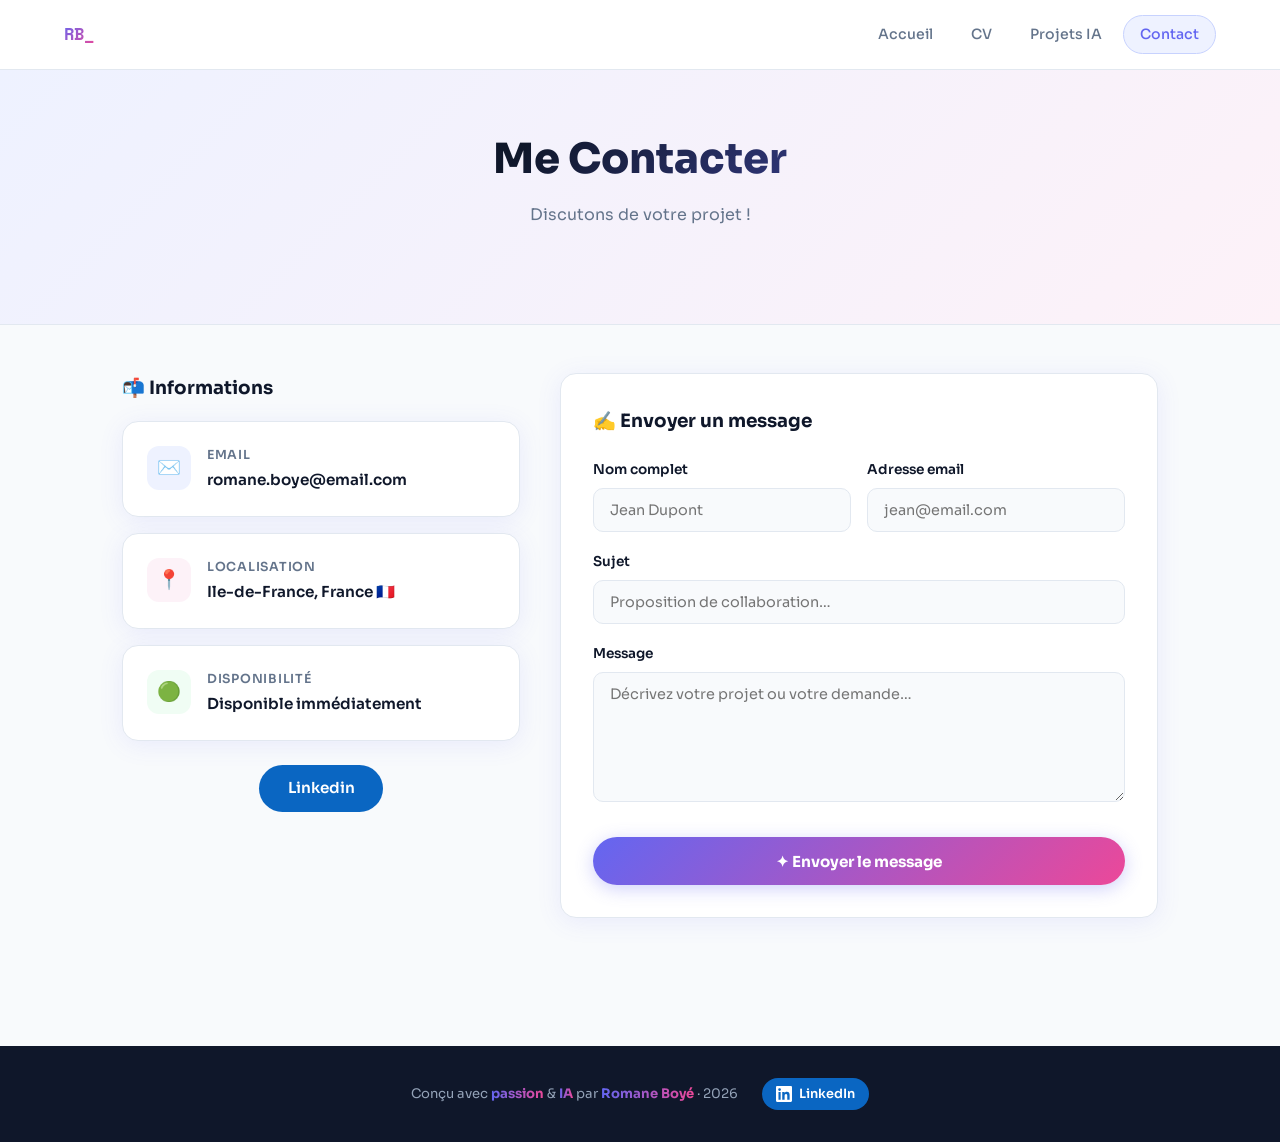
==== contact.html @ 86ffa8a7 "formulaire contact" ====
<!DOCTYPE html>
<html lang="fr">
<head>
  <meta charset="UTF-8" />
  <meta name="viewport" content="width=device-width, initial-scale=1.0" />
  <title>Romane Boyé — Contact</title>

  <!-- ✅ Polices Google Fonts -->
  <link href="https://fonts.googleapis.com/css2?family=Sora:wght@300;400;500;600;700;800&family=Space+Mono:wght@400;700&display=swap" rel="stylesheet" />

  <!-- ✅ Feuille de styles partagée entre toutes les pages -->
  <link rel="stylesheet" href="style.css" />
</head>

<body>

  <!-- ============================================================
       NAVIGATION — le lien "Contact" porte la classe "active"
       ============================================================ -->
  <nav>
    <a href="index.html" class="nav-logo">RB_</a>
    <ul class="nav-links">
      <li><a href="index.html">Accueil</a></li>
      <li><a href="cv.html">CV</a></li>
      <li><a href="projets.html">Projets IA</a></li>
      <li><a href="contact.html" class="active">Contact</a></li>
    </ul>
  </nav>

  <!-- ============================================================
       CONTENU PRINCIPAL DE LA PAGE CONTACT
       ============================================================ -->
  <main>

    <!-- En-tête de la page -->
    <div class="page-header">
      <h1 class="section-title">Me Contacter</h1>
      <p class="section-subtitle">Discutons de votre projet !</p>
    </div>

    <div class="container">
      <div class="contact-grid">

        <!-- ── COLONNE GAUCHE : Infos de contact ── -->
        <div>
          <h3 class="cv-block-title">📬 Informations</h3>

          <!-- Email -->
          <div class="contact-info-card">
            <div class="contact-icon contact-icon-indigo">✉️</div>
            <div>
              <div class="contact-label">Email</div>
              <div class="contact-value">romane.boye@email.com</div>
            </div>
          </div>

          <!-- Localisation -->
          <div class="contact-info-card">
            <div class="contact-icon contact-icon-pink">📍</div>
            <div>
              <div class="contact-label">Localisation</div>
              <div class="contact-value">Ile-de-France, France 🇫🇷</div>
            </div>
          </div>

          <!-- Disponibilité -->
          <div class="contact-info-card">
            <div class="contact-icon contact-icon-green">🟢</div>
            <div>
              <div class="contact-label">Disponibilité</div>
              <div class="contact-value">Disponible immédiatement</div>
            </div>
          </div>

<!-- Boutons réseaux sociaux -->
          <div class="social-links">
            <a href="https://www.linkedin.com/in/romane-boye/" target="_blank" class="footer-linkedin">
              Linkedin
            </a>
          </div>

        </div><!-- ← ce </div> ferme la colonne gauche -->

        <!-- ── COLONNE DROITE : Formulaire de contact ── -->
        <div class="form-card">
          <h3 class="cv-block-title" style="margin-bottom:1.5rem">✍️ Envoyer un message</h3>

          <form action="#" method="POST">

            <!-- Nom + Email sur la même ligne -->
            <div class="form-row">
              <div class="form-group">
                <label for="nom">Nom complet</label>
                <input type="text" id="nom" name="nom" placeholder="Jean Dupont" required />
              </div>
              <div class="form-group">
                <label for="email">Adresse email</label>
                <input type="email" id="email" name="email" placeholder="jean@email.com" required />
              </div>
            </div>

            <!-- Sujet -->
            <div class="form-group">
              <label for="sujet">Sujet</label>
              <input type="text" id="sujet" name="sujet" placeholder="Proposition de collaboration…" />
            </div>

            <!-- Message -->
            <div class="form-group">
              <label for="message">Message</label>
              <textarea id="message" name="message" placeholder="Décrivez votre projet ou votre demande…" required></textarea>
            </div>

            <!-- Bouton d'envoi -->
            <button type="submit" class="btn-submit">
              ✦ Envoyer le message
            </button>

          </form>
        </div>

      </div><!-- /contact-grid -->
    </div><!-- /container -->

  </main>

  <!-- Footer -->
<footer>
  <div class="footer-inner">

    <p class="footer-text">
      Conçu avec <span>passion</span> & <span>IA</span> par <span>Romane Boyé</span> · 2026
    </p>

    <a href="https://www.linkedin.com/in/romane-boye/" target="_blank" class="footer-linkedin">
      <svg xmlns="http://www.w3.org/2000/svg" width="16" height="16" fill="currentColor" viewBox="0 0 24 24">
        <path d="M20.45 20.45h-3.554v-5.57c0-1.328-.025-3.037-1.85-3.037-1.852 0-2.135 1.446-2.135 2.94v5.667H9.357V9h3.414v1.561h.048c.476-.9 1.637-1.85 3.368-1.85 3.6 0 4.267 2.37 4.267 5.455v6.284zM5.337 7.433a2.062 2.062 0 1 1 0-4.124 2.062 2.062 0 0 1 0 4.124zM6.956 20.45H3.714V9h3.242v11.45zM22.225 0H1.771C.792 0 0 .774 0 1.729v20.542C0 23.227.792 24 1.771 24h20.451C23.2 24 24 23.227 24 22.271V1.729C24 .774 23.2 0 22.222 0h.003z"/>
      </svg>
      LinkedIn
    </a>

  </div>
</footer>

</body>
</html>
---- style.css ----
/* ============================================================
   style.css — Feuille de styles partagée entre toutes les pages
   Importée via <link rel="stylesheet" href="style.css"> dans chaque HTML
   ============================================================ */

/* ── VARIABLES ── */
:root {
  --indigo:      #6366f1;
  --indigo-dark: #4f46e5;
  --pink:        #ec4899;
  --pink-light:  #f9a8d4;
  --bg:          #f8fafc;
  --bg-card:     #ffffff;
  --text:        #0f172a;
  --text-muted:  #64748b;
  --border:      #e2e8f0;
  --radius:      16px;
  --shadow:      0 4px 24px rgba(99,102,241,.10);
  --shadow-hover:0 12px 40px rgba(99,102,241,.22);
  --font:        'Sora', sans-serif;
  --font-mono:   'Space Mono', monospace;
  --nav-h:       70px;
}

/* ── RESET & BASE ── */
*, *::before, *::after { box-sizing: border-box; margin: 0; padding: 0; }
html { scroll-behavior: smooth; }
body {
  font-family: var(--font);
  background: var(--bg);
  color: var(--text);
  line-height: 1.6;
  overflow-x: hidden;
  padding-top: var(--nav-h); /* Compense la nav fixe */
}

/* ── ANIMATION D'ENTRÉE ── */
@keyframes fadeIn {
  from { opacity: 0; transform: translateY(14px); }
  to   { opacity: 1; transform: translateY(0); }
}
main { animation: fadeIn .45s ease; }

/* ── NAVIGATION FIXE ──
   La même nav est copiée dans chaque page HTML.
   Le lien actif est marqué avec class="active" dans chaque fichier. */
nav {
  position: fixed;
  top: 0; left: 0; right: 0;
  height: var(--nav-h);
  background: rgba(255,255,255,.92);
  backdrop-filter: blur(18px);
  border-bottom: 1px solid var(--border);
  z-index: 1000;
  display: flex;
  align-items: center;
  justify-content: space-between;
  padding: 0 clamp(1rem, 5vw, 4rem);
  gap: 1rem;
}

.nav-logo {
  font-family: var(--font-mono);
  font-weight: 700;
  font-size: 1.05rem;
  background: linear-gradient(135deg, var(--indigo), var(--pink));
  -webkit-background-clip: text;
  -webkit-text-fill-color: transparent;
  background-clip: text;
  white-space: nowrap;
  text-decoration: none;
}

.nav-links {
  display: flex;
  gap: .25rem;
  list-style: none;
  flex-wrap: wrap;
}

.nav-links a {
  display: block;
  padding: .45rem 1rem;
  border-radius: 50px;
  font-size: .88rem;
  font-weight: 500;
  color: var(--text-muted);
  text-decoration: none;
  transition: all .25s ease;
  border: 1.5px solid transparent;
}
.nav-links a:hover,
.nav-links a.active {
  color: var(--indigo);
  background: #eef2ff;
  border-color: #c7d2fe;
}

/* ── UTILITAIRES COMMUNS ── */
.container {
  max-width: 1100px;
  margin: 0 auto;
  padding: 0 clamp(1rem, 4vw, 2rem);
}

.section-title {
  font-size: clamp(1.8rem, 4vw, 2.6rem);
  font-weight: 800;
  text-align: center;
  margin-bottom: .6rem;
  background: linear-gradient(135deg, var(--text) 40%, var(--indigo));
  -webkit-background-clip: text;
  -webkit-text-fill-color: transparent;
  background-clip: text;
}

.section-subtitle {
  text-align: center;
  color: var(--text-muted);
  font-size: 1rem;
  margin-bottom: 3rem;
}

/* En-tête de page (CV, Projets, Contact) */
.page-header {
  background: linear-gradient(135deg, #eef2ff 0%, #fdf2f8 100%);
  padding: 3.5rem 1.5rem 3rem;
  text-align: center;
  border-bottom: 1px solid var(--border);
}

/* ── BADGES ── */
.badge {
  display: inline-block;
  padding: .25rem .75rem;
  border-radius: 50px;
  font-size: .75rem;
  font-weight: 600;
  letter-spacing: .03em;
}
.badge-indigo { background: #eef2ff; color: var(--indigo); }
.badge-pink   { background: #fdf2f8; color: var(--pink);   }
.badge-green  { background: #f0fdf4; color: #16a34a;       }
.badge-orange { background: #fff7ed; color: #ea580c;       }
.badge-teal   { background: #f0fdfa; color: #0d9488;       }
.badge-purple { background: #faf5ff; color: #9333ea;       }

/* ── BOUTONS ── */
.btn {
  display: inline-flex;
  align-items: center;
  gap: .5rem;
  padding: .75rem 1.6rem;
  border-radius: 50px;
  font-family: var(--font);
  font-size: .92rem;
  font-weight: 600;
  text-decoration: none;
  cursor: pointer;
  transition: all .28s ease;
  border: none;
}
.btn-primary {
  background: linear-gradient(135deg, var(--indigo), var(--pink));
  color: #fff;
  box-shadow: 0 4px 18px rgba(99,102,241,.35);
}
.btn-primary:hover {
  transform: translateY(-2px);
  box-shadow: 0 8px 28px rgba(99,102,241,.45);
}
.btn-outline {
  background: transparent;
  color: var(--indigo);
  border: 2px solid var(--indigo);
}
.btn-outline:hover {
  background: var(--indigo);
  color: #fff;
  transform: translateY(-2px);
}

/* ── FOOTER ── */
footer {
  background: var(--text);
  color: #94a3b8;
  text-align: center;
  padding: 2rem 1.5rem;
  font-size: .82rem;
  margin-top: 4rem;
}

.footer-inner {
  display: flex;
  align-items: center;
  justify-content: center;
  gap: 1.5rem;
  flex-wrap: wrap;
}

.footer-text span {
  background: linear-gradient(90deg, var(--indigo), var(--pink));
  -webkit-background-clip: text;
  -webkit-text-fill-color: transparent;
  background-clip: text;
  font-weight: 700;
}

.footer-linkedin {
  display: inline-flex;
  align-items: center;
  gap: .4rem;
  color: #fff;
  background: #0a66c2;
  padding: .35rem .9rem;
  border-radius: 50px;
  text-decoration: none;
  font-weight: 600;
  font-size: .8rem;
  transition: opacity .2s, transform .2s;
}
.footer-linkedin:hover {
  opacity: .85;
  transform: translateY(-2px);
}

/* ── RESPONSIVE MOBILE ── */
@media (max-width: 600px) {
  .nav-logo { font-size: .9rem; }
  .nav-links a { padding: .4rem .65rem; font-size: .8rem; }
}


/* ============================================================
   STYLES SPÉCIFIQUES — PAGE ACCUEIL
   ============================================================ */

/* Section hero principale */
.hero {
  min-height: calc(100vh - var(--nav-h));
  display: flex;
  flex-direction: column;
  justify-content: center;
  align-items: center;
  text-align: center;
  padding: 4rem 1.5rem 3rem;
  position: relative;
  overflow: hidden;
}

/* Blobs de fond */
.hero::before, .hero::after {
  content: '';
  position: absolute;
  border-radius: 50%;
  filter: blur(80px);
  opacity: .18;
  pointer-events: none;
}
.hero::before {
  width: 520px; height: 520px;
  background: var(--indigo);
  top: -120px; left: -140px;
}
.hero::after {
  width: 400px; height: 400px;
  background: var(--pink);
  bottom: -100px; right: -80px;
}

/* Photo de profil */
.hero-avatar {
  position: relative;
  width: 150px; height: 150px;
  margin-bottom: 1.8rem;
}
.hero-avatar::before {
  content: '';
  position: absolute;
  inset: -4px;
  border-radius: 50%;
  background: linear-gradient(135deg, var(--indigo), var(--pink), var(--indigo));
  background-size: 200% 200%;
  animation: rotateGrad 4s linear infinite;
  z-index: 0;
}
@keyframes rotateGrad {
  0%   { background-position: 0% 50%; }
  50%  { background-position: 100% 50%; }
  100% { background-position: 0% 50%; }
}
.hero-avatar-inner {
  position: relative;
  width: 100%; height: 100%;
  border-radius: 50%;
  overflow: hidden;
  border: 4px solid #fff;
  z-index: 1;
  background: linear-gradient(135deg, #eef2ff, #fdf2f8);
  display: flex;
  align-items: center;
  justify-content: center;
}
.hero-avatar-inner img {
  width: 100%; height: 100%;
  object-fit: cover;
  border-radius: 50%;
}
.hero-avatar-placeholder {
  display: flex;
  flex-direction: column;
  align-items: center;
  justify-content: center;
  gap: .3rem;
  color: var(--text-muted);
  font-size: .72rem;
  font-weight: 600;
  text-align: center;
  padding: .5rem;
  pointer-events: none;
}
.hero-avatar-placeholder .placeholder-icon { font-size: 2.4rem; display: block; }

/* Pill disponibilité */
.hero-pill {
  display: inline-flex;
  align-items: center;
  gap: .5rem;
  background: #fff;
  border: 1.5px solid var(--border);
  border-radius: 50px;
  padding: .35rem 1rem;
  font-size: .8rem;
  font-weight: 600;
  color: var(--text-muted);
  margin-bottom: 1.6rem;
  box-shadow: var(--shadow);
}
.hero-pill .dot {
  width: 8px; height: 8px;
  border-radius: 50%;
  background: #22c55e;
  animation: pulse 2s infinite;
}
@keyframes pulse {
  0%,100% { box-shadow: 0 0 0 0 rgba(34,197,94,.4); }
  50%      { box-shadow: 0 0 0 6px rgba(34,197,94,0); }
}

/* Titre, rôle, description */
.hero-name {
  font-size: clamp(2.8rem, 8vw, 5.5rem);
  font-weight: 800;
  line-height: 1.08;
  margin-bottom: .5rem;
  background: linear-gradient(135deg, var(--text) 30%, var(--indigo) 60%, var(--pink) 100%);
  -webkit-background-clip: text;
  -webkit-text-fill-color: transparent;
  background-clip: text;
}
.hero-role {
  font-size: clamp(1rem, 2.5vw, 1.3rem);
  font-weight: 500;
  color: var(--text-muted);
  margin-bottom: 1.4rem;
}
.hero-role span { color: var(--indigo); font-weight: 600; }
.hero-desc {
  max-width: 540px;
  font-size: .98rem;
  color: var(--text-muted);
  margin-bottom: 2.2rem;
  line-height: 1.7;
}
.hero-btns {
  display: flex;
  gap: 1rem;
  flex-wrap: wrap;
  justify-content: center;
  margin-bottom: 3.5rem;
}
@media (max-width: 600px) { .hero-btns { flex-direction: column; align-items: center; } }

/* Cartes statistiques */
.stats-grid {
  display: grid;
  grid-template-columns: repeat(auto-fit, minmax(170px, 1fr));
  gap: 1rem;
  width: 100%;
  max-width: 820px;
  position: relative;
  z-index: 1;
}
.stat-card {
  background: var(--bg-card);
  border: 1px solid var(--border);
  border-radius: var(--radius);
  padding: 1.4rem 1.2rem;
  text-align: center;
  box-shadow: var(--shadow);
  transition: transform .28s ease, box-shadow .28s ease;
}
.stat-card:hover { transform: translateY(-5px); box-shadow: var(--shadow-hover); }
.stat-icon  { font-size: 1.8rem; margin-bottom: .5rem; display: block; }
.stat-value {
  font-size: 2rem;
  font-weight: 800;
  background: linear-gradient(135deg, var(--indigo), var(--pink));
  -webkit-background-clip: text;
  -webkit-text-fill-color: transparent;
  background-clip: text;
  display: block;
}
.stat-label { font-size: .8rem; color: var(--text-muted); margin-top: .2rem; font-weight: 500; }


/* ============================================================
   STYLES SPÉCIFIQUES — PAGE CV
   ============================================================ */
.cv-grid {
  display: grid;
  grid-template-columns: 1fr 1fr;
  gap: 2.5rem;
  margin-top: 3rem;
  padding-bottom: 4rem;
}
@media (max-width: 768px) { .cv-grid { grid-template-columns: 1fr; } }

.cv-block-title {
  font-size: 1.15rem;
  font-weight: 700;
  margin-bottom: 1.2rem;
  display: flex;
  align-items: center;
  gap: .5rem;
}

/* Étiquettes d'expérience */
.exp-item {
  background: var(--bg-card);
  border: 1px solid var(--border);
  border-left: 4px solid var(--indigo);
  border-radius: var(--radius);
  padding: 1.4rem;
  margin-bottom: 1rem;
  box-shadow: var(--shadow);
  transition: transform .25s, box-shadow .25s;
}
.exp-item:hover { transform: translateX(4px); box-shadow: var(--shadow-hover); }
.exp-item.pink  { border-left-color: var(--pink); }
.exp-item.teal   { border-left-color: #0d9488; }
.exp-item.purple { border-left-color: #9333ea; }

.exp-header {
  display: flex;
  justify-content: space-between;
  align-items: flex-start;
  gap: .5rem;
  flex-wrap: wrap;
  margin-bottom: .5rem;
}
.exp-title   { font-size: 1rem; font-weight: 700; }
.exp-company { font-size: .85rem; color: var(--text-muted); margin-bottom: .4rem; }
.exp-desc    { font-size: .85rem; color: var(--text-muted); line-height: 1.6; }

/* Catégories de compétences */
.skill-category {
  margin-bottom: 1.2rem;
  background: var(--bg-card);
  border: 1px solid var(--border);
  border-radius: var(--radius);
  padding: 1rem 1.2rem;
  box-shadow: var(--shadow);
}

.skill-category-title {
  font-size: .82rem;
  font-weight: 700;
  color: var(--text-muted);
  text-transform: uppercase;
  letter-spacing: .06em;
  margin-bottom: .7rem;
}

/* Les petites étiquettes de compétences */
.skill-tags {
  display: flex;
  flex-wrap: wrap;
  gap: .4rem;
}

.skill-tag {
  background: linear-gradient(135deg, #eef2ff, #fdf2f8);
  border: 1px solid #c7d2fe;
  color: var(--indigo);
  font-size: .78rem;
  font-weight: 600;
  padding: .3rem .75rem;
  border-radius: 50px;
}
@keyframes growBar { from { width: 0 !important; } }

/* Badges technologies */
.tech-badges { display: flex; flex-wrap: wrap; gap: .5rem; margin-top: .5rem; }

/* Formation */
.edu-item {
  background: linear-gradient(135deg, #eef2ff, #fdf2f8);
  border: 1px solid #c7d2fe;
  border-radius: var(--radius);
  padding: 1.3rem;
  margin-bottom: 1rem;
}
.edu-degree { font-weight: 700; font-size: .98rem; }
.edu-school { color: var(--indigo); font-size: .88rem; font-weight: 600; margin: .2rem 0; }
.edu-year   { font-size: .8rem; color: var(--text-muted); }
.edu-desc {
  font-size: .82rem;
  color: var(--black);
  margin-top: .4rem;
}
.edu-alternance {
  font-size: .82rem;
  color: var(--text-muted);
  margin-top: .3rem;
  font-weight: 600;
}


/* ============================================================
   STYLES SPÉCIFIQUES — PAGE PROJETS IA
   ============================================================ */
.projects-grid {
  display: grid;
  grid-template-columns: repeat(auto-fill, minmax(300px, 1fr));
  gap: 1.5rem;
  margin-top: 3rem;
  padding-bottom: 4rem;
}

.project-card {
  background: var(--bg-card);
  border: 1px solid var(--border);
  border-radius: var(--radius);
  padding: 1.8rem;
  box-shadow: var(--shadow);
  transition: transform .3s ease, box-shadow .3s ease;
  display: flex;
  flex-direction: column;
  gap: .8rem;
  position: relative;
  overflow: hidden;
}
.project-card::before {
  content: '';
  position: absolute;
  top: 0; left: 0; right: 0;
  height: 3px;
  background: linear-gradient(90deg, var(--indigo), var(--pink));
  opacity: 0;
  transition: opacity .3s;
}
.project-card:hover { transform: translateY(-6px); box-shadow: var(--shadow-hover); }
.project-card:hover::before { opacity: 1; }

.project-emoji {
  width: 58px; height: 58px;
  border-radius: 14px;
  display: flex; align-items: center; justify-content: center;
  font-size: 1.8rem;
  background: linear-gradient(135deg, #eef2ff, #fdf2f8);
  border: 1px solid #c7d2fe;
}
.project-title  { font-size: 1.08rem; font-weight: 700; }
.project-desc   { font-size: .85rem; color: var(--text-muted); line-height: 1.65; flex: 1; }
.project-footer { display: flex; justify-content: space-between; align-items: center; margin-top: .3rem; }
.project-tech   { font-size: .78rem; color: var(--text-muted); }


/* ============================================================
   STYLES SPÉCIFIQUES — PAGE CONTACT
   ============================================================ */
.contact-grid {
  display: grid;
  grid-template-columns: 1fr 1.5fr;
  gap: 2.5rem;
  margin-top: 3rem;
  padding-bottom: 4rem;
  align-items: start;
}
@media (max-width: 768px) { .contact-grid { grid-template-columns: 1fr; } }

.contact-info-card {
  background: var(--bg-card);
  border: 1px solid var(--border);
  border-radius: var(--radius);
  padding: 1.5rem;
  box-shadow: var(--shadow);
  display: flex;
  align-items: flex-start;
  gap: 1rem;
  margin-bottom: 1rem;
  transition: transform .25s, box-shadow .25s;
}
.contact-info-card:hover { transform: translateX(4px); box-shadow: var(--shadow-hover); }

.contact-icon {
  width: 44px; height: 44px;
  border-radius: 12px;
  display: flex; align-items: center; justify-content: center;
  font-size: 1.2rem;
  flex-shrink: 0;
}
.contact-icon-indigo { background: #eef2ff; }
.contact-icon-pink   { background: #fdf2f8; }
.contact-icon-green  { background: #f0fdf4; }

.contact-label { font-size: .78rem; color: var(--text-muted); font-weight: 600; text-transform: uppercase; letter-spacing: .06em; }
.contact-value { font-size: .95rem; font-weight: 600; margin-top: .1rem; }

.social-links {
  margin-top: 1.5rem;
  margin-bottom: 2rem;
  display: flex;
  justify-content: center;
  gap: .6rem;
  flex-wrap: wrap;
}

.social-links .footer-linkedin {
  padding: .7rem 1.8rem;
  font-size: .95rem;
}

/* Formulaire */
.form-card {
  background: var(--bg-card);
  border: 1px solid var(--border);
  border-radius: var(--radius);
  padding: 2rem;
  box-shadow: var(--shadow);
}
.form-group { margin-bottom: 1.2rem; }
.form-group label {
  display: block;
  font-size: .85rem;
  font-weight: 600;
  margin-bottom: .45rem;
  color: var(--text);
}
.form-group input,
.form-group textarea {
  width: 100%;
  padding: .75rem 1rem;
  border: 1.5px solid var(--border);
  border-radius: 10px;
  font-family: var(--font);
  font-size: .9rem;
  background: var(--bg);
  color: var(--text);
  transition: border-color .2s, box-shadow .2s;
  outline: none;
  resize: vertical;
}
.form-group input:focus,
.form-group textarea:focus {
  border-color: var(--indigo);
  box-shadow: 0 0 0 3px rgba(99,102,241,.12);
}
.form-group textarea { min-height: 130px; }
.form-row { display: grid; grid-template-columns: 1fr 1fr; gap: 1rem; }
@media (max-width: 480px) { .form-row { grid-template-columns: 1fr; } }

.btn-submit {
  width: 100%;
  padding: .9rem;
  border-radius: 50px;
  background: linear-gradient(135deg, var(--indigo), var(--pink));
  color: #fff;
  font-family: var(--font);
  font-size: .95rem;
  font-weight: 700;
  border: none;
  cursor: pointer;
  box-shadow: 0 4px 18px rgba(99,102,241,.3);
  transition: transform .25s, box-shadow .25s;
  margin-top: .5rem;
}
.btn-submit:hover {
  transform: translateY(-2px);
  box-shadow: 0 8px 28px rgba(99,102,241,.4);
}

a.stat-card {
  display: block;
  text-decoration: none;
  color: inherit;
  cursor: pointer;
}
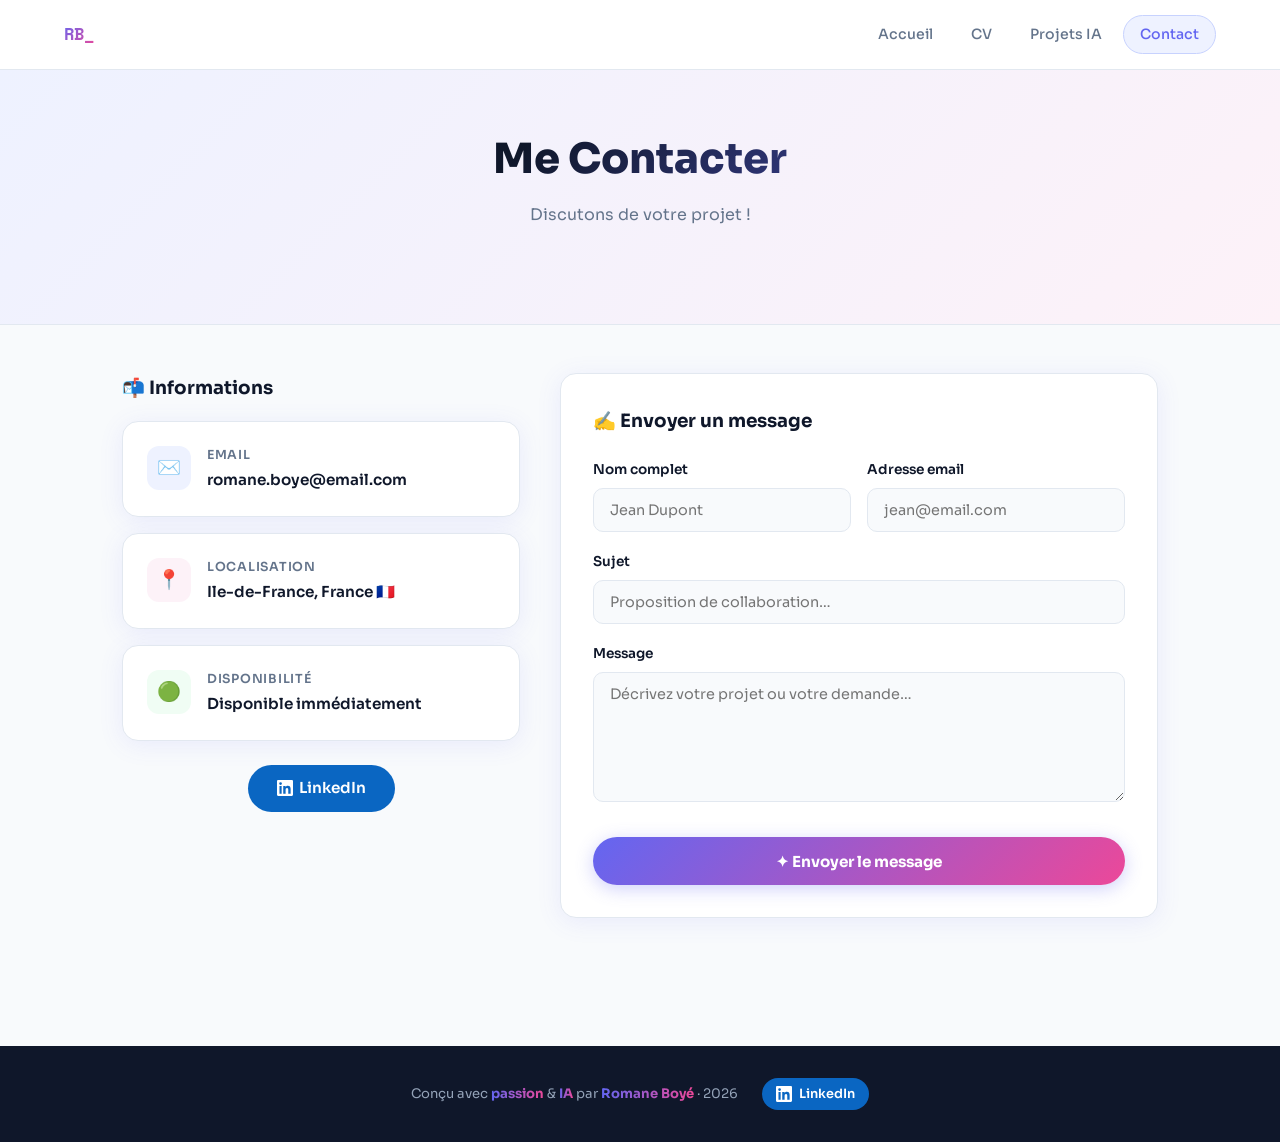
==== commit 7119d8d6: "formulaire contact" ====
--- a/contact.html
+++ b/contact.html
@@ -74,9 +74,12 @@
 
 <!-- Boutons réseaux sociaux -->
           <div class="social-links">
-            <a href="https://www.linkedin.com/in/romane-boye/" target="_blank" class="footer-linkedin">
-              Linkedin
-            </a>
+                <a href="https://www.linkedin.com/in/romane-boye/" target="_blank" class="footer-linkedin">
+                  <svg xmlns="http://www.w3.org/2000/svg" width="16" height="16" fill="currentColor" viewBox="0 0 24 24">
+                    <path d="M20.45 20.45h-3.554v-5.57c0-1.328-.025-3.037-1.85-3.037-1.852 0-2.135 1.446-2.135 2.94v5.667H9.357V9h3.414v1.561h.048c.476-.9 1.637-1.85 3.368-1.85 3.6 0 4.267 2.37 4.267 5.455v6.284zM5.337 7.433a2.062 2.062 0 1 1 0-4.124 2.062 2.062 0 0 1 0 4.124zM6.956 20.45H3.714V9h3.242v11.45zM22.225 0H1.771C.792 0 0 .774 0 1.729v20.542C0 23.227.792 24 1.771 24h20.451C23.2 24 24 23.227 24 22.271V1.729C24 .774 23.2 0 22.222 0h.003z"/>
+                  </svg>
+                  LinkedIn
+                </a>
           </div>
 
         </div><!-- ← ce </div> ferme la colonne gauche -->
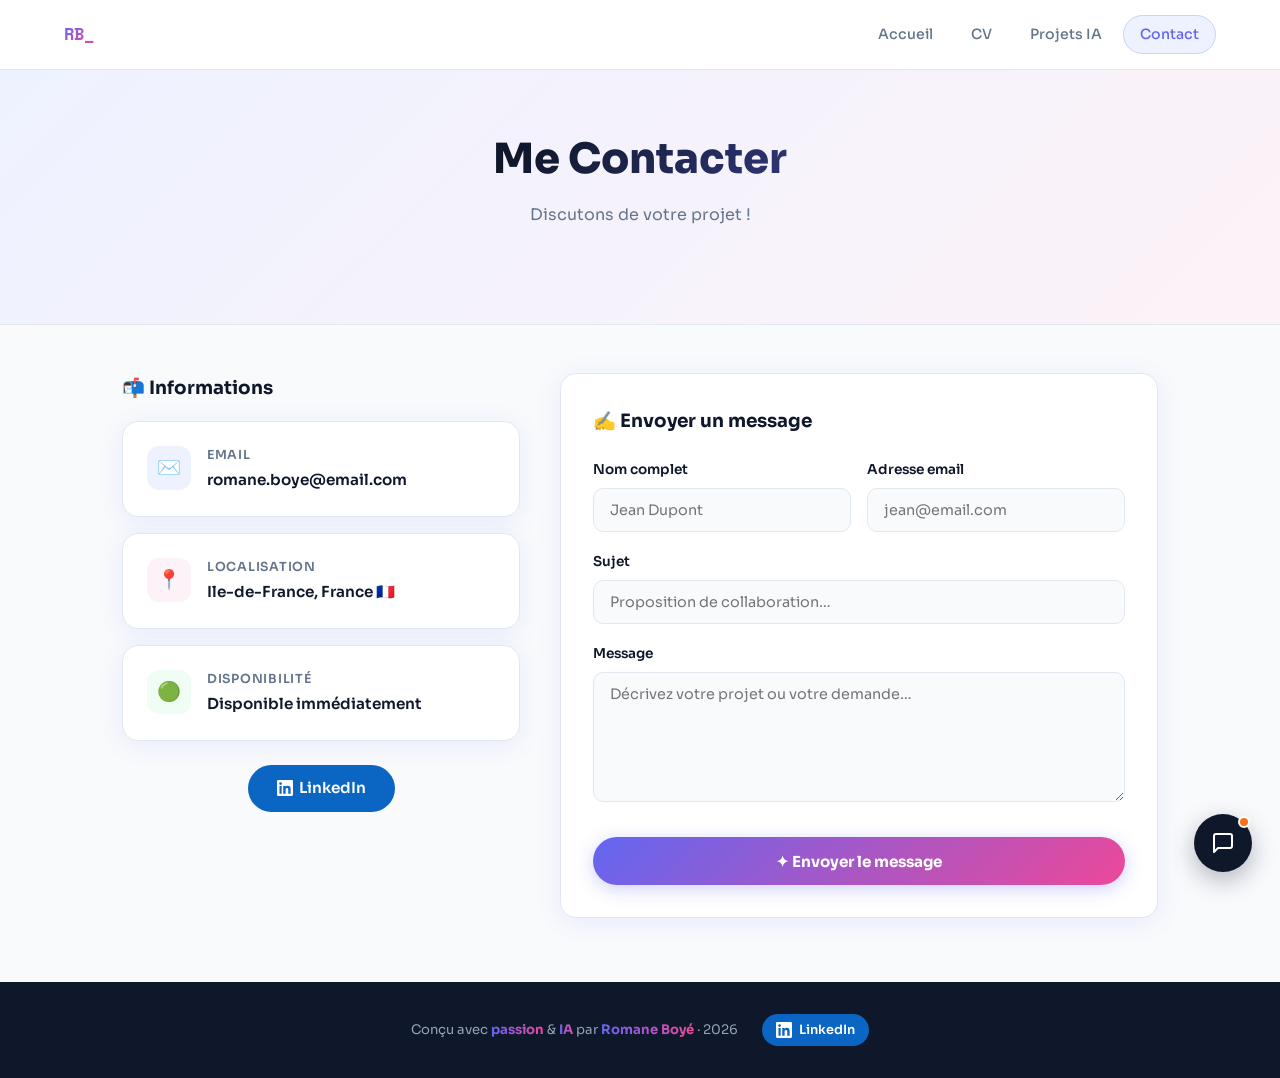
==== commit ab2d2bf0: "chatbot" ====
--- a/contact.html
+++ b/contact.html
@@ -145,5 +145,335 @@
   </div>
 </footer>
 
+ <!-- ============================================================
+       CHATBOT FAQ — Romane Boyé
+       ============================================================ -->
+  <link href="https://fonts.googleapis.com/css2?family=Syne:wght@400;600;700&family=DM+Sans:ital,wght@0,300;0,400;0,500;1,300&display=swap" rel="stylesheet">
+
+  <button id="chat-toggle" aria-label="Ouvrir le chat">
+    <svg id="icon-chat" xmlns="http://www.w3.org/2000/svg" width="24" height="24" viewBox="0 0 24 24" fill="none" stroke="currentColor" stroke-width="2" stroke-linecap="round" stroke-linejoin="round">
+      <path d="M21 15a2 2 0 0 1-2 2H7l-4 4V5a2 2 0 0 1 2-2h14a2 2 0 0 1 2 2z"/>
+    </svg>
+    <svg id="icon-close" xmlns="http://www.w3.org/2000/svg" width="24" height="24" viewBox="0 0 24 24" fill="none" stroke="currentColor" stroke-width="2" stroke-linecap="round" stroke-linejoin="round" style="display:none">
+      <line x1="18" y1="6" x2="6" y2="18"/><line x1="6" y1="6" x2="18" y2="18"/>
+    </svg>
+  </button>
+
+  <div id="chat-window" aria-live="polite">
+    <div id="chat-header">
+      <div id="chat-avatar">RB</div>
+      <div>
+        <div id="chat-name">Assistante de Romane</div>
+        <div id="chat-status"><span id="status-dot"></span> Disponible</div>
+      </div>
+    </div>
+
+    <div id="chat-messages">
+      <div class="msg bot">
+        <div class="bubble">Bonjour 👋 Je suis l'assistante IA de <strong>Romane Boyé</strong>.<br>Pose-moi tes questions sur son parcours, ses compétences ou ses projets !</div>
+      </div>
+      <div id="suggestions">
+        <button class="suggest" onclick="sendSuggestion(this)">Quelles sont ses compétences ?</button>
+        <button class="suggest" onclick="sendSuggestion(this)">Quels projets a-t-elle réalisés ?</button>
+        <button class="suggest" onclick="sendSuggestion(this)">Est-elle disponible ?</button>
+      </div>
+    </div>
+
+    <div id="chat-input-area">
+      <input id="chat-input" type="text" placeholder="Pose ta question…" autocomplete="off" />
+      <button id="send-btn" onclick="sendMessage()">
+        <svg xmlns="http://www.w3.org/2000/svg" width="18" height="18" viewBox="0 0 24 24" fill="none" stroke="currentColor" stroke-width="2.5" stroke-linecap="round" stroke-linejoin="round">
+          <line x1="22" y1="2" x2="11" y2="13"/><polygon points="22 2 15 22 11 13 2 9 22 2"/>
+        </svg>
+      </button>
+    </div>
+  </div>
+
+  <style>
+    :root {
+      --chat-accent: #0f172a;
+      --chat-accent2: #f97316;
+      --chat-bg: #ffffff;
+      --chat-surface: #f8fafc;
+      --chat-border: #e2e8f0;
+      --chat-text: #0f172a;
+      --chat-muted: #64748b;
+      --chat-bot-bubble: #f1f5f9;
+      --chat-user-bubble: #0f172a;
+      --chat-user-text: #ffffff;
+      --chat-shadow: 0 25px 60px rgba(15,23,42,0.15), 0 8px 20px rgba(15,23,42,0.08);
+      --chat-radius: 20px;
+      --font-display: 'Syne', sans-serif;
+      --font-body: 'DM Sans', sans-serif;
+    }
+
+    #chat-toggle {
+      position: fixed;
+      bottom: 28px;
+      right: 28px;
+      width: 58px;
+      height: 58px;
+      border-radius: 50%;
+      background: var(--chat-accent);
+      color: white;
+      border: none;
+      cursor: pointer;
+      display: flex;
+      align-items: center;
+      justify-content: center;
+      box-shadow: 0 8px 25px rgba(15,23,42,0.3);
+      z-index: 9998;
+      transition: transform 0.3s cubic-bezier(0.34,1.56,0.64,1), box-shadow 0.3s ease;
+    }
+    #chat-toggle:hover { transform: scale(1.1); box-shadow: 0 12px 35px rgba(15,23,42,0.4); }
+    #chat-toggle::after {
+      content: '';
+      position: absolute;
+      width: 12px;
+      height: 12px;
+      background: var(--chat-accent2);
+      border-radius: 50%;
+      top: 2px;
+      right: 2px;
+      border: 2px solid white;
+      animation: pulse-dot 2s infinite;
+    }
+    @keyframes pulse-dot {
+      0%, 100% { transform: scale(1); opacity: 1; }
+      50% { transform: scale(1.3); opacity: 0.7; }
+    }
+
+    #chat-window {
+      position: fixed;
+      bottom: 100px;
+      right: 28px;
+      width: 370px;
+      max-height: 560px;
+      background: var(--chat-bg);
+      border-radius: var(--chat-radius);
+      box-shadow: var(--chat-shadow);
+      display: flex;
+      flex-direction: column;
+      z-index: 9999;
+      border: 1px solid var(--chat-border);
+      font-family: var(--font-body);
+      overflow: hidden;
+      transform: scale(0.85) translateY(20px);
+      opacity: 0;
+      pointer-events: none;
+      transition: transform 0.35s cubic-bezier(0.34,1.56,0.64,1), opacity 0.25s ease;
+      transform-origin: bottom right;
+    }
+    #chat-window.open { transform: scale(1) translateY(0); opacity: 1; pointer-events: all; }
+
+    #chat-header {
+      background: var(--chat-accent);
+      color: white;
+      padding: 16px 20px;
+      display: flex;
+      align-items: center;
+      gap: 12px;
+      flex-shrink: 0;
+    }
+    #chat-avatar {
+      width: 40px;
+      height: 40px;
+      background: var(--chat-accent2);
+      border-radius: 12px;
+      display: flex;
+      align-items: center;
+      justify-content: center;
+      font-size: 13px;
+      font-family: var(--font-display);
+      font-weight: 700;
+      flex-shrink: 0;
+      letter-spacing: 0.05em;
+    }
+    #chat-name { font-family: var(--font-display); font-weight: 600; font-size: 15px; }
+    #chat-status { font-size: 12px; opacity: 0.75; display: flex; align-items: center; gap: 5px; font-weight: 300; }
+    #status-dot { width: 7px; height: 7px; background: #4ade80; border-radius: 50%; display: inline-block; animation: pulse-dot 2s infinite; }
+
+    #chat-messages {
+      flex: 1;
+      overflow-y: auto;
+      padding: 20px 16px 12px;
+      display: flex;
+      flex-direction: column;
+      gap: 10px;
+      scroll-behavior: smooth;
+    }
+    #chat-messages::-webkit-scrollbar { width: 4px; }
+    #chat-messages::-webkit-scrollbar-thumb { background: var(--chat-border); border-radius: 4px; }
+
+    .msg { display: flex; }
+    .msg.bot { justify-content: flex-start; }
+    .msg.user { justify-content: flex-end; }
+
+    .bubble {
+      max-width: 82%;
+      padding: 11px 15px;
+      border-radius: 16px;
+      font-size: 14px;
+      line-height: 1.55;
+      animation: bubble-in 0.3s cubic-bezier(0.34,1.56,0.64,1);
+    }
+    @keyframes bubble-in {
+      from { transform: scale(0.8) translateY(8px); opacity: 0; }
+      to { transform: scale(1) translateY(0); opacity: 1; }
+    }
+    .msg.bot .bubble { background: var(--chat-bot-bubble); color: var(--chat-text); border-bottom-left-radius: 4px; }
+    .msg.user .bubble { background: var(--chat-user-bubble); color: var(--chat-user-text); border-bottom-right-radius: 4px; }
+
+    .typing-bubble { display: flex; gap: 5px; padding: 14px 16px; align-items: center; }
+    .typing-bubble span { width: 7px; height: 7px; background: var(--chat-muted); border-radius: 50%; animation: typing 1.2s infinite; }
+    .typing-bubble span:nth-child(2) { animation-delay: 0.2s; }
+    .typing-bubble span:nth-child(3) { animation-delay: 0.4s; }
+    @keyframes typing {
+      0%, 60%, 100% { transform: translateY(0); opacity: 0.4; }
+      30% { transform: translateY(-6px); opacity: 1; }
+    }
+
+    #suggestions { display: flex; flex-wrap: wrap; gap: 7px; margin-top: 4px; }
+    .suggest {
+      background: white;
+      border: 1.5px solid var(--chat-border);
+      color: var(--chat-text);
+      padding: 7px 13px;
+      border-radius: 20px;
+      font-size: 12.5px;
+      font-family: var(--font-body);
+      cursor: pointer;
+      transition: all 0.2s ease;
+      font-weight: 500;
+    }
+    .suggest:hover { border-color: var(--chat-accent); background: var(--chat-accent); color: white; transform: translateY(-1px); }
+
+    #chat-input-area {
+      padding: 12px 14px;
+      border-top: 1px solid var(--chat-border);
+      display: flex;
+      gap: 8px;
+      align-items: center;
+      background: var(--chat-bg);
+      flex-shrink: 0;
+    }
+    #chat-input {
+      flex: 1;
+      border: 1.5px solid var(--chat-border);
+      border-radius: 12px;
+      padding: 10px 14px;
+      font-size: 14px;
+      font-family: var(--font-body);
+      color: var(--chat-text);
+      background: var(--chat-surface);
+      outline: none;
+      transition: border-color 0.2s;
+    }
+    #chat-input:focus { border-color: var(--chat-accent); background: white; }
+    #chat-input::placeholder { color: var(--chat-muted); }
+
+    #send-btn {
+      width: 40px;
+      height: 40px;
+      background: var(--chat-accent);
+      color: white;
+      border: none;
+      border-radius: 12px;
+      cursor: pointer;
+      display: flex;
+      align-items: center;
+      justify-content: center;
+      flex-shrink: 0;
+      transition: background 0.2s, transform 0.15s;
+    }
+    #send-btn:hover { background: #1e293b; transform: scale(1.05); }
+    #send-btn:disabled { background: var(--chat-border); cursor: not-allowed; transform: none; }
+
+    @media (max-width: 420px) {
+      #chat-window { width: calc(100vw - 24px); right: 12px; bottom: 90px; }
+      #chat-toggle { right: 16px; bottom: 16px; }
+    }
+  </style>
+
+  <script>
+    // ⚙️ Remplace par ton URL Vercel après déploiement
+const API_URL = 'https://portfolio-chatbot-api-one.vercel.app/api/chat';
+
+    const toggle = document.getElementById('chat-toggle');
+    const chatWindow = document.getElementById('chat-window');
+    const iconChat = document.getElementById('icon-chat');
+    const iconClose = document.getElementById('icon-close');
+    const input = document.getElementById('chat-input');
+    const sendBtn = document.getElementById('send-btn');
+    const messages = document.getElementById('chat-messages');
+
+    toggle.addEventListener('click', () => {
+      chatWindow.classList.toggle('open');
+      const isOpen = chatWindow.classList.contains('open');
+      iconChat.style.display = isOpen ? 'none' : 'block';
+      iconClose.style.display = isOpen ? 'block' : 'none';
+      if (isOpen) setTimeout(() => input.focus(), 300);
+    });
+
+    input.addEventListener('keydown', e => { if (e.key === 'Enter' && !e.shiftKey) sendMessage(); });
+
+    function sendSuggestion(btn) {
+      input.value = btn.textContent;
+      document.getElementById('suggestions').remove();
+      sendMessage();
+    }
+
+    function addMessage(text, role) {
+      const div = document.createElement('div');
+      div.className = `msg ${role}`;
+      const bubble = document.createElement('div');
+      bubble.className = 'bubble';
+      bubble.innerHTML = text;
+      div.appendChild(bubble);
+      messages.appendChild(div);
+      messages.scrollTop = messages.scrollHeight;
+    }
+
+    function showTyping() {
+      const div = document.createElement('div');
+      div.className = 'msg bot';
+      div.id = 'typing-indicator';
+      div.innerHTML = `<div class="bubble typing-bubble"><span></span><span></span><span></span></div>`;
+      messages.appendChild(div);
+      messages.scrollTop = messages.scrollHeight;
+    }
+
+    function removeTyping() {
+      const t = document.getElementById('typing-indicator');
+      if (t) t.remove();
+    }
+
+    async function sendMessage() {
+      const text = input.value.trim();
+      if (!text) return;
+      addMessage(text, 'user');
+      input.value = '';
+      sendBtn.disabled = true;
+      showTyping();
+
+      try {
+        const res = await fetch(API_URL, {
+          method: 'POST',
+          headers: { 'Content-Type': 'application/json' },
+          body: JSON.stringify({ message: text })
+        });
+        const data = await res.json();
+        removeTyping();
+        addMessage(data.reply || "Désolée, une erreur s'est produite.", 'bot');
+      } catch (err) {
+        removeTyping();
+        addMessage("Impossible de me connecter pour l'instant 🙏", 'bot');
+      }
+
+      sendBtn.disabled = false;
+      input.focus();
+    }
+  </script>
+
 </body>
 </html>
--- a/style.css
+++ b/style.css
@@ -187,7 +187,7 @@
   text-align: center;
   padding: 2rem 1.5rem;
   font-size: .82rem;
-  margin-top: 4rem;
+  margin-top: 0;
 }
 
 .footer-inner {
@@ -574,7 +574,7 @@
 .project-title  { font-size: 1.08rem; font-weight: 700; }
 .project-desc   { font-size: .85rem; color: var(--text-muted); line-height: 1.65; flex: 1; }
 .project-footer { display: flex; justify-content: space-between; align-items: center; margin-top: .3rem; }
-.project-tech   { font-size: .78rem; color: var(--text-muted); }
+.project-tech   { font-size: .78rem; color: var(--text-muted); text-align: right; flex: 1; }
 
 
 /* ============================================================
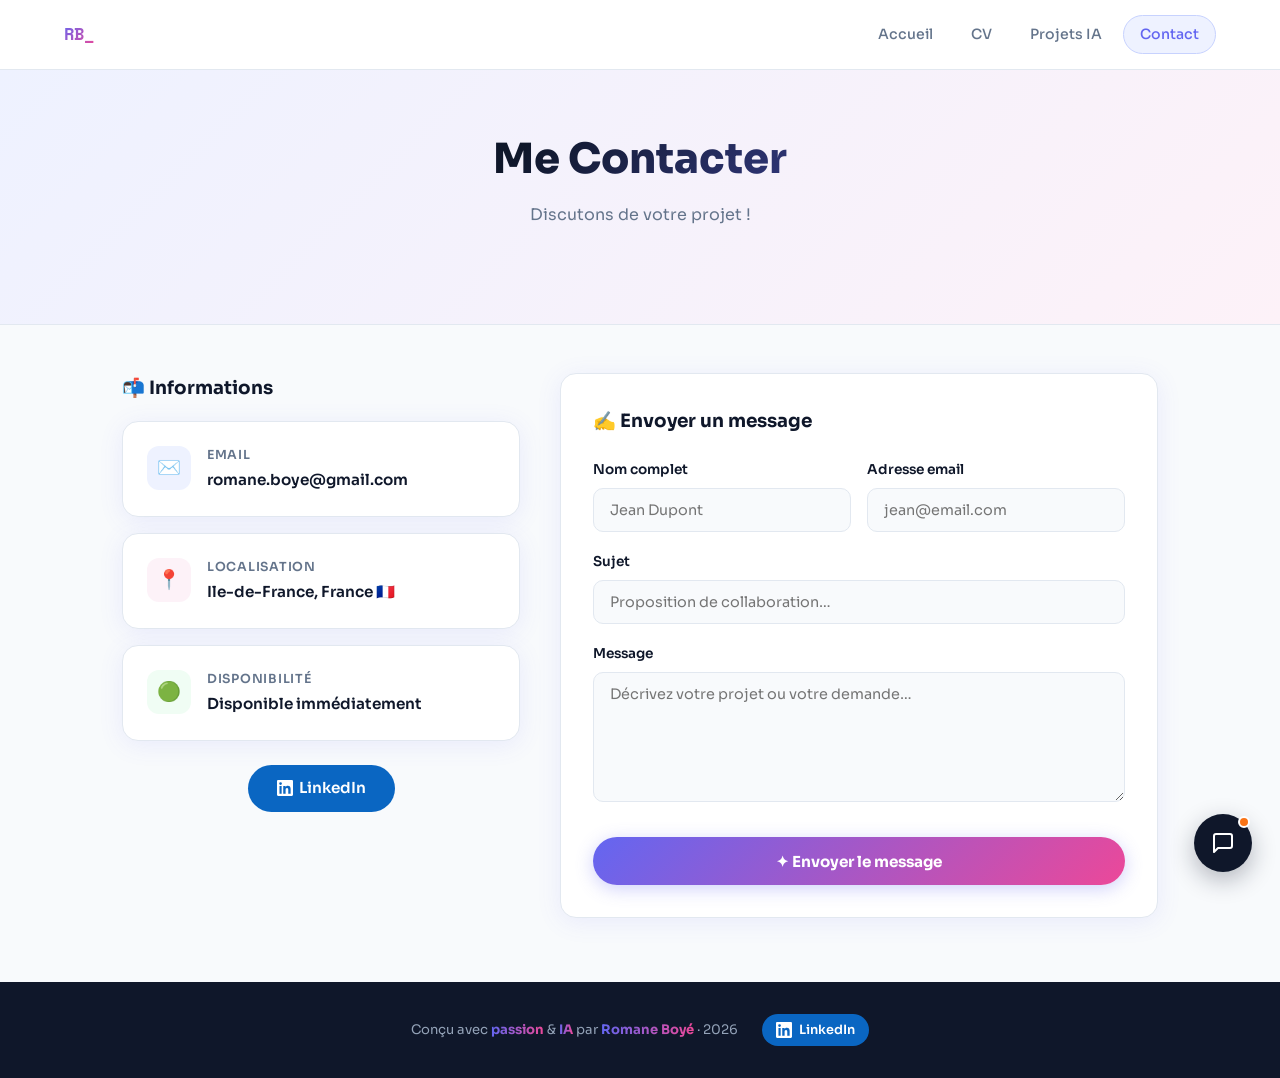
==== commit 699faae5: "r" ====
--- a/contact.html
+++ b/contact.html
@@ -50,7 +50,7 @@
             <div class="contact-icon contact-icon-indigo">✉️</div>
             <div>
               <div class="contact-label">Email</div>
-              <div class="contact-value">romane.boye@email.com</div>
+              <div class="contact-value">romane.boye@gmail.com</div>
             </div>
           </div>
 
@@ -88,7 +88,7 @@
         <div class="form-card">
           <h3 class="cv-block-title" style="margin-bottom:1.5rem">✍️ Envoyer un message</h3>
 
-          <form action="#" method="POST">
+          <form action="https://formspree.io/f/xvzwrnyl" method="POST">
 
             <!-- Nom + Email sur la même ligne -->
             <div class="form-row">
--- a/style.css
+++ b/style.css
@@ -576,6 +576,39 @@
 .project-footer { display: flex; justify-content: space-between; align-items: center; margin-top: .3rem; }
 .project-tech   { font-size: .78rem; color: var(--text-muted); text-align: right; flex: 1; }
 
+/* Chiffres clés dans les cartes projets */
+.project-impact {
+  display: flex;
+  flex-wrap: wrap;
+  gap: .4rem;
+  margin-top: .2rem;
+}
+
+.impact-item {
+  background: linear-gradient(135deg, #eef2ff, #fdf2f8);
+  border: 1px solid #c7d2fe;
+  border-radius: 50px;
+  padding: .25rem .75rem;
+  font-size: .78rem;
+  font-weight: 700;
+  color: var(--text);
+}
+
+/* Bouton "Voir le projet" */
+.project-link {
+  font-size: .8rem;
+  font-weight: 700;
+  color: var(--indigo);
+  text-decoration: none;
+  transition: gap .2s;
+  display: inline-flex;
+  align-items: center;
+  gap: .3rem;
+}
+.project-link:hover {
+  color: var(--pink);
+}
+
 
 /* ============================================================
    STYLES SPÉCIFIQUES — PAGE CONTACT
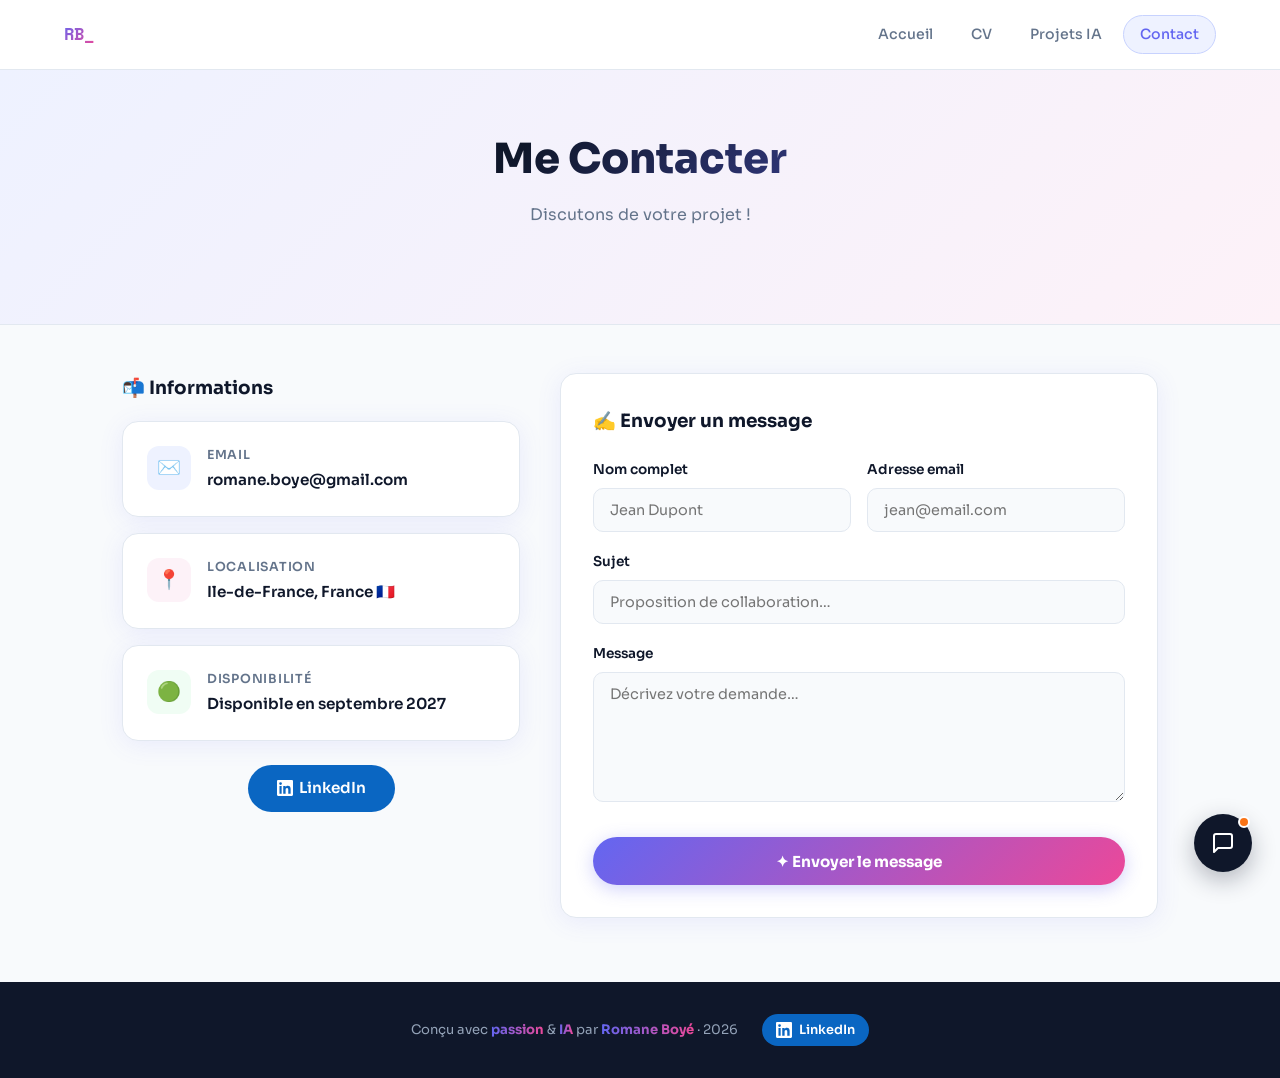
==== commit fbed4dcb: "r" ====
--- a/contact.html
+++ b/contact.html
@@ -68,7 +68,7 @@
             <div class="contact-icon contact-icon-green">🟢</div>
             <div>
               <div class="contact-label">Disponibilité</div>
-              <div class="contact-value">Disponible immédiatement</div>
+              <div class="contact-value">Disponible en septembre 2027</div>
             </div>
           </div>
 
@@ -111,7 +111,7 @@
             <!-- Message -->
             <div class="form-group">
               <label for="message">Message</label>
-              <textarea id="message" name="message" placeholder="Décrivez votre projet ou votre demande…" required></textarea>
+              <textarea id="message" name="message" placeholder="Décrivez votre demande…" required></textarea>
             </div>
 
             <!-- Bouton d'envoi -->
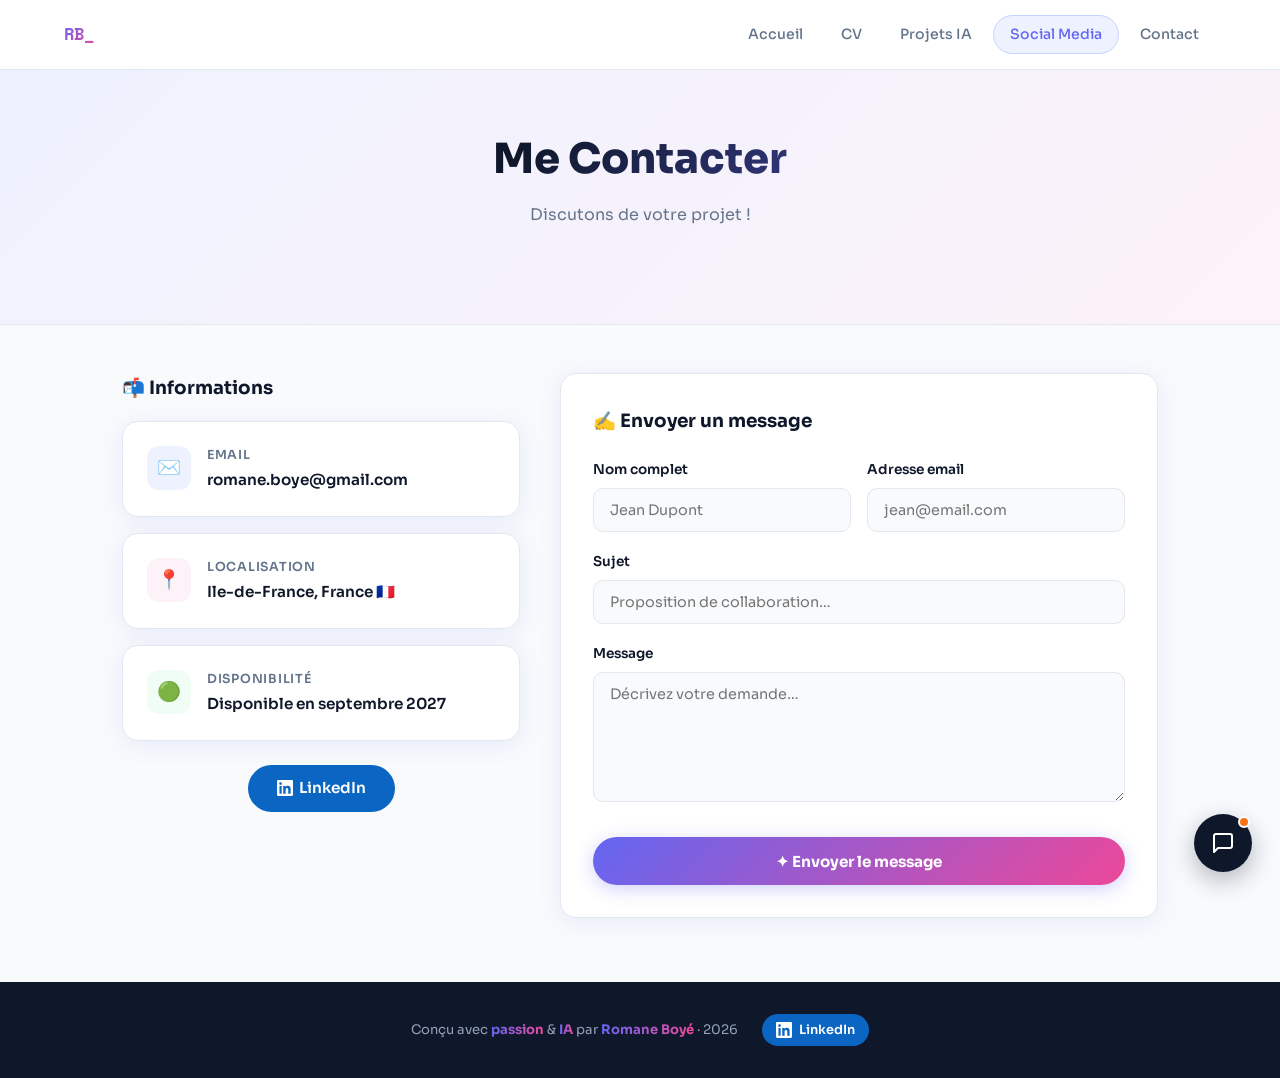
==== commit c7771dcf: "ajout de la page social media" ====
--- a/contact.html
+++ b/contact.html
@@ -23,7 +23,8 @@
       <li><a href="index.html">Accueil</a></li>
       <li><a href="cv.html">CV</a></li>
       <li><a href="projets.html">Projets IA</a></li>
-      <li><a href="contact.html" class="active">Contact</a></li>
+      <li><a href="social.html" class="active">Social Media</a></li>
+      <li><a href="contact.html">Contact</a></li>
     </ul>
   </nav>
 
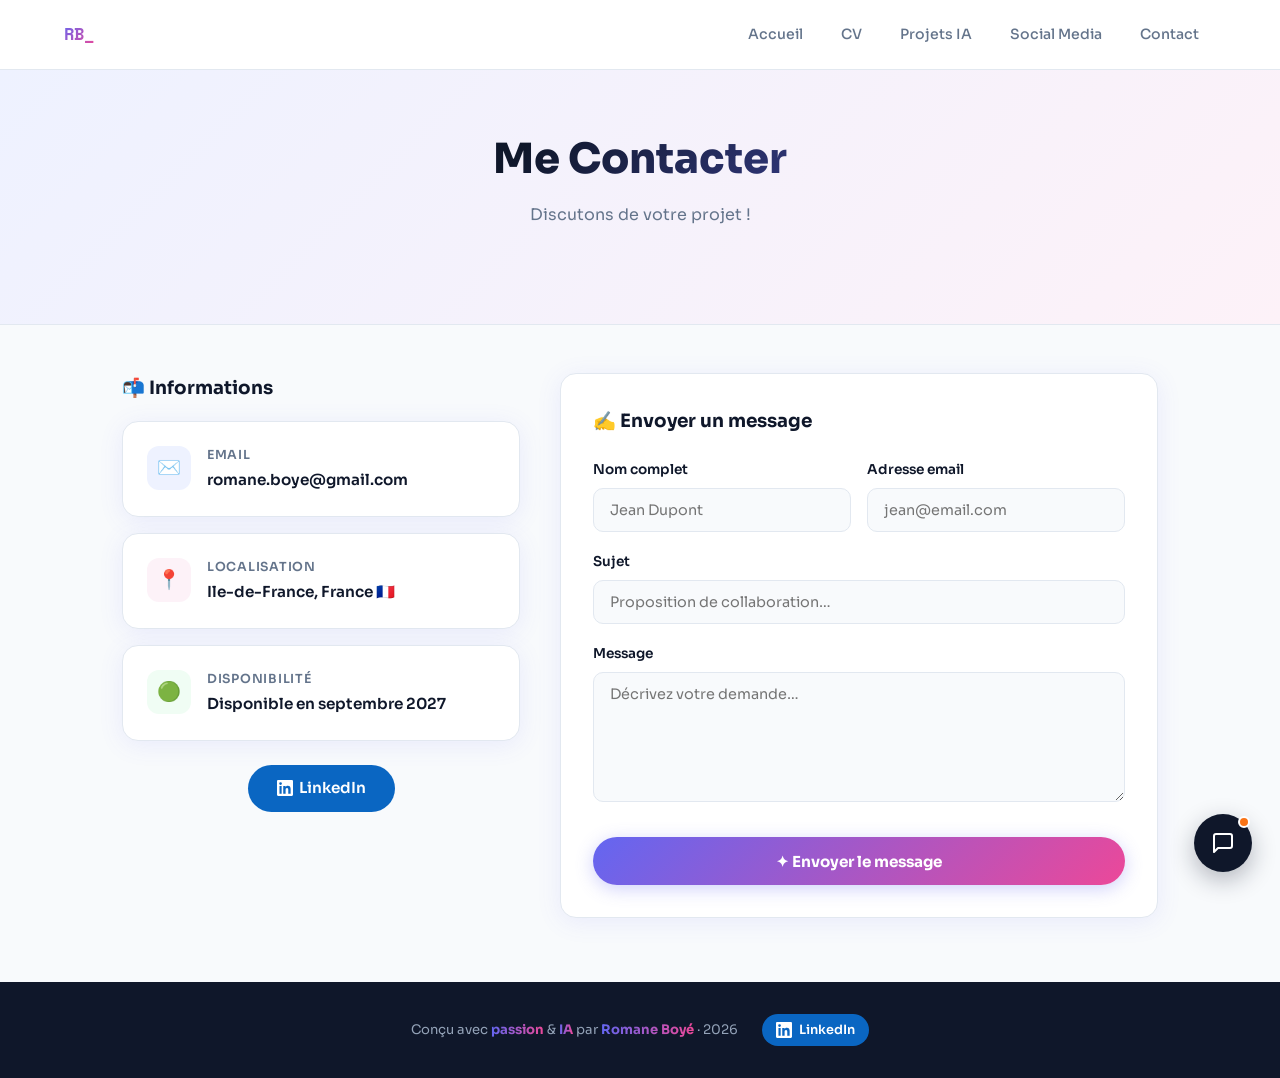
==== commit 16aba383: "bouton social" ====
--- a/contact.html
+++ b/contact.html
@@ -23,7 +23,7 @@
       <li><a href="index.html">Accueil</a></li>
       <li><a href="cv.html">CV</a></li>
       <li><a href="projets.html">Projets IA</a></li>
-      <li><a href="social.html" class="active">Social Media</a></li>
+      <li><a href="social.html">Social Media</a></li>
       <li><a href="contact.html">Contact</a></li>
     </ul>
   </nav>
